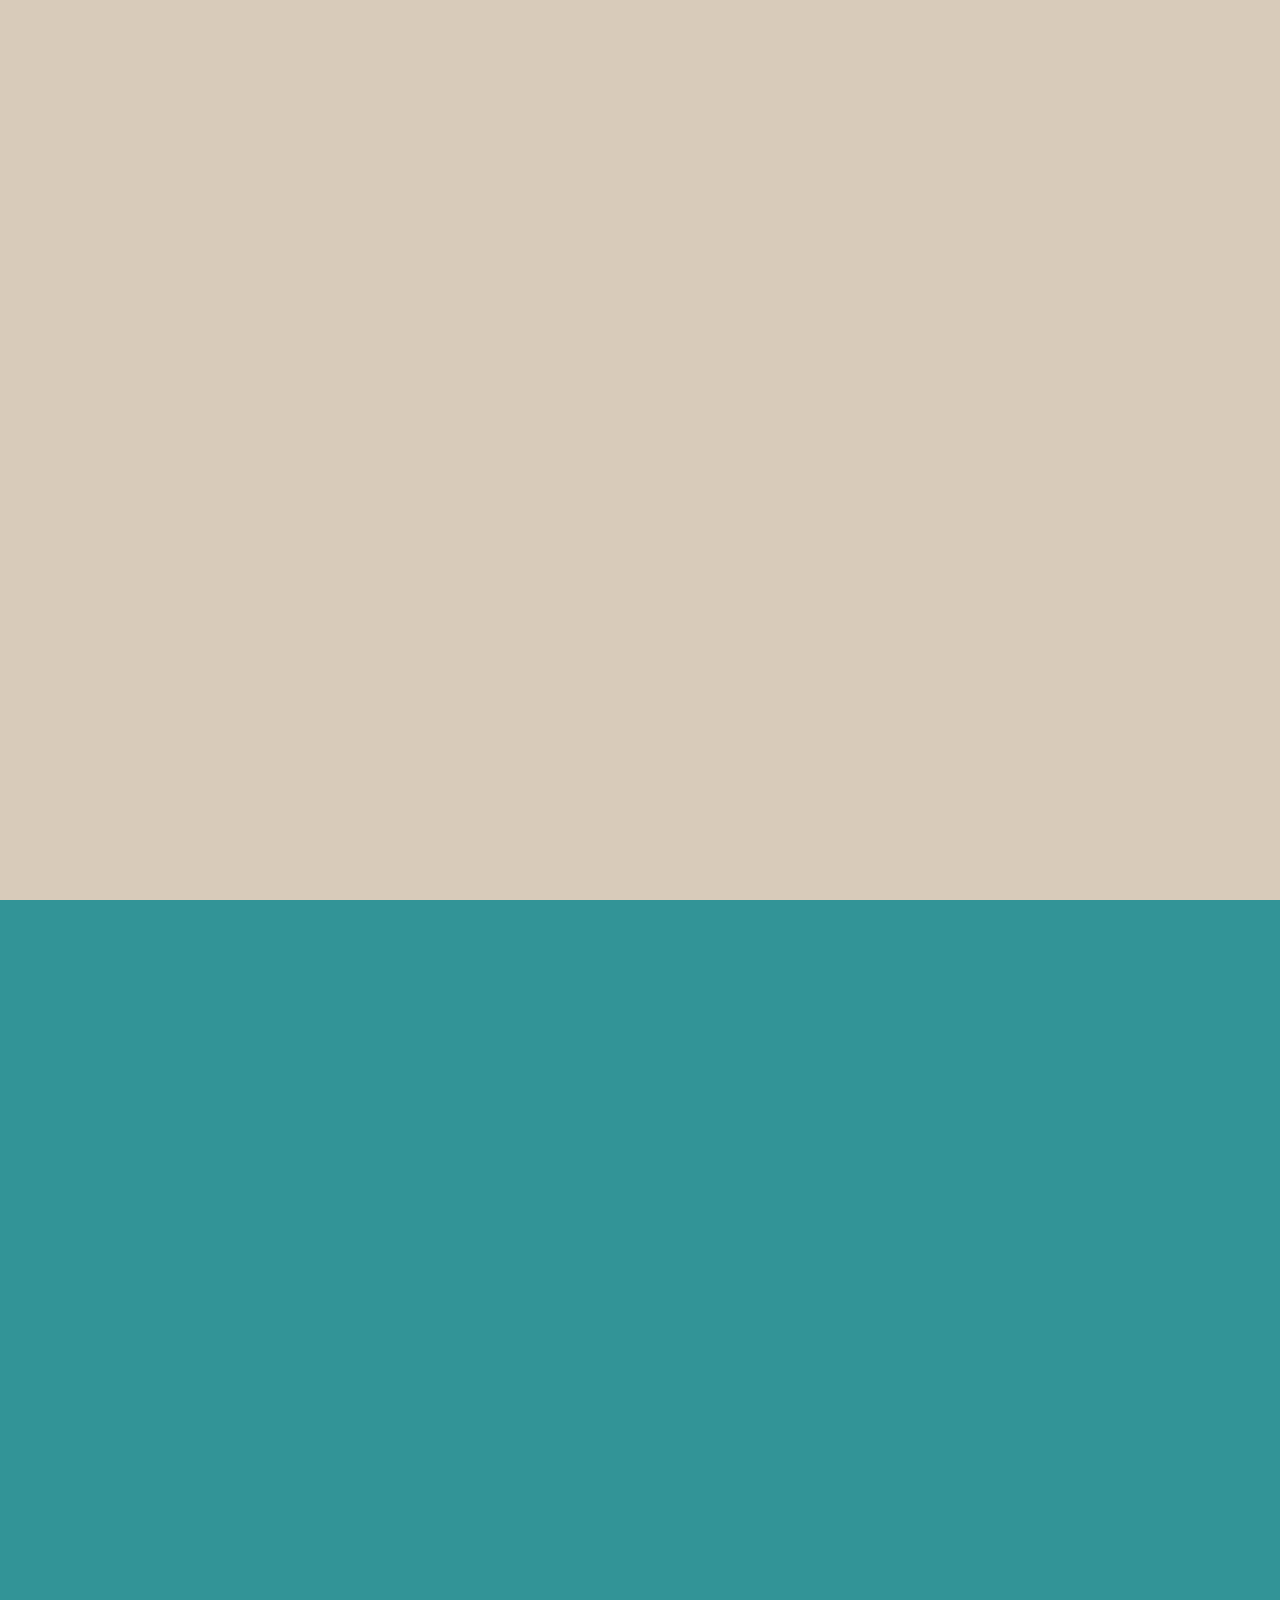
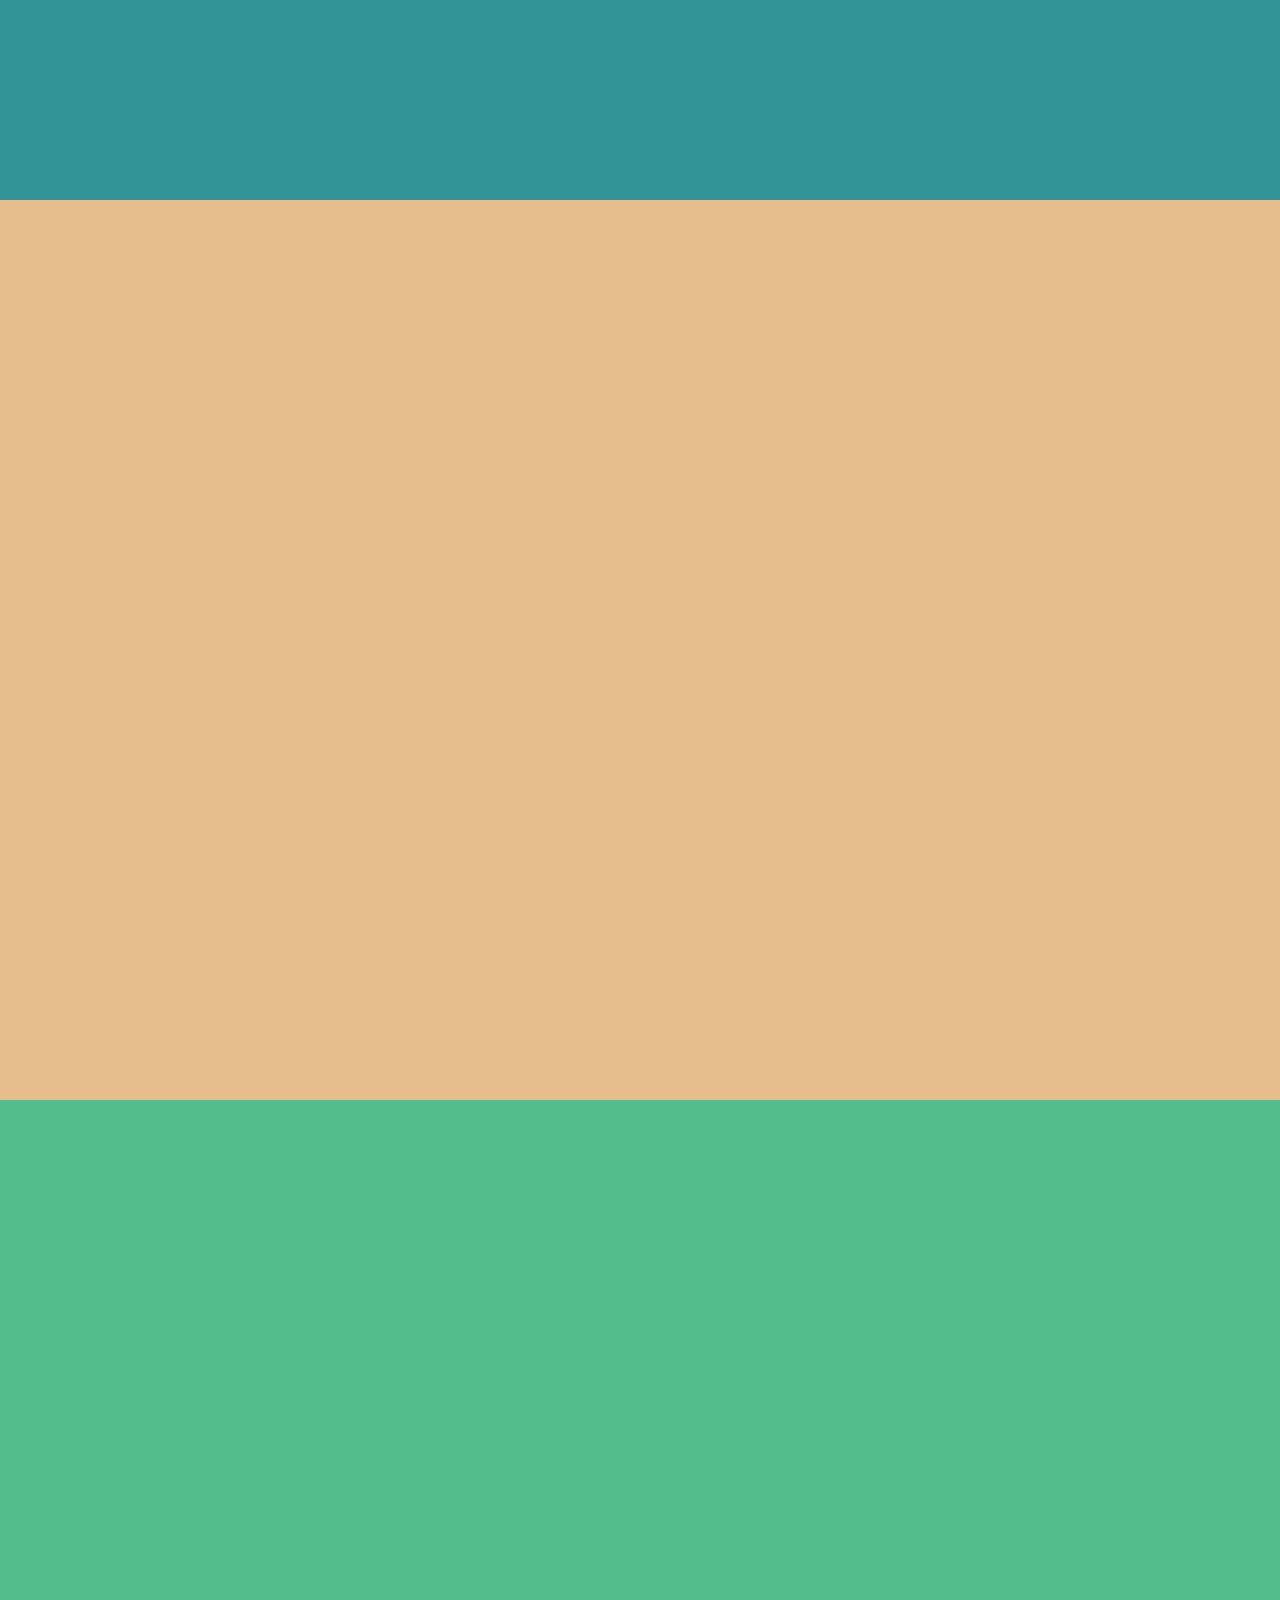
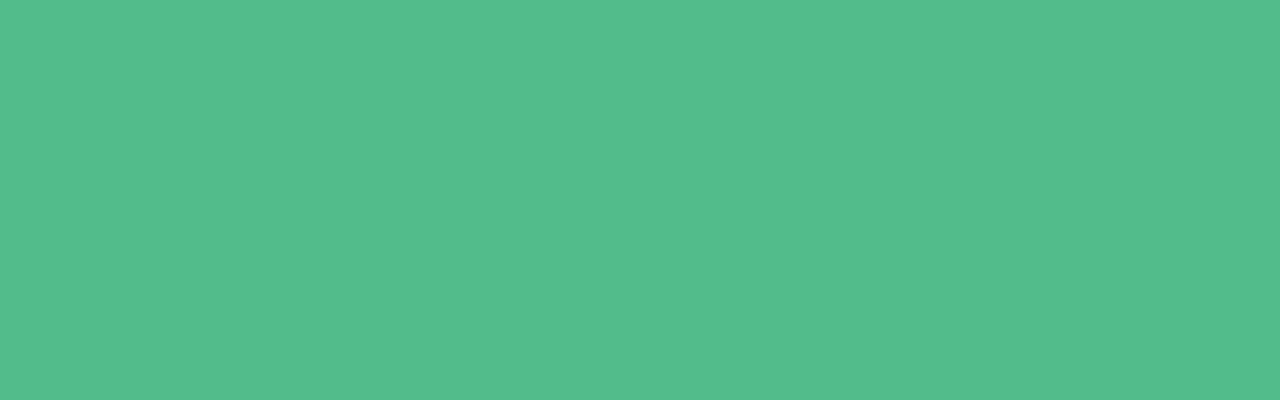
==== index.html @ 24e49f41 "230726_class" ====
<!DOCTYPE html>
<html lang="en">
<head>
    <meta charset="UTF-8">
    <meta name="viewport" content="width=device-width, initial-scale=1.0">
    <title>Document</title>
    <style>
        * {
            margin: 0;
            padding: 0;
        }

        .full-page {
            width: 100%;
            height: 100vh;
        }

        .page-01 {
            background-color: rgb(216, 203, 186);
        }

        .page-02 {
            background-color: rgb(50, 148, 151);
        }

        .page-03 {
            background-color: rgb(230, 190, 139);
        }

        .page-04 {
            background-color: rgb(82, 190, 140);
        }
    </style>
</head>
<body>
    <section class="full-page page-01"></section>
    <section class="full-page page-02"></section>
    <section class="full-page page-03"></section>
    <section class="full-page page-04"></section>

    <script>
        let index = 0;

        window.addEventListener('mousewheel', (e) => {
            e.preventDefault();
            

        }, {passive: false})
    </script>
</body>
</html>
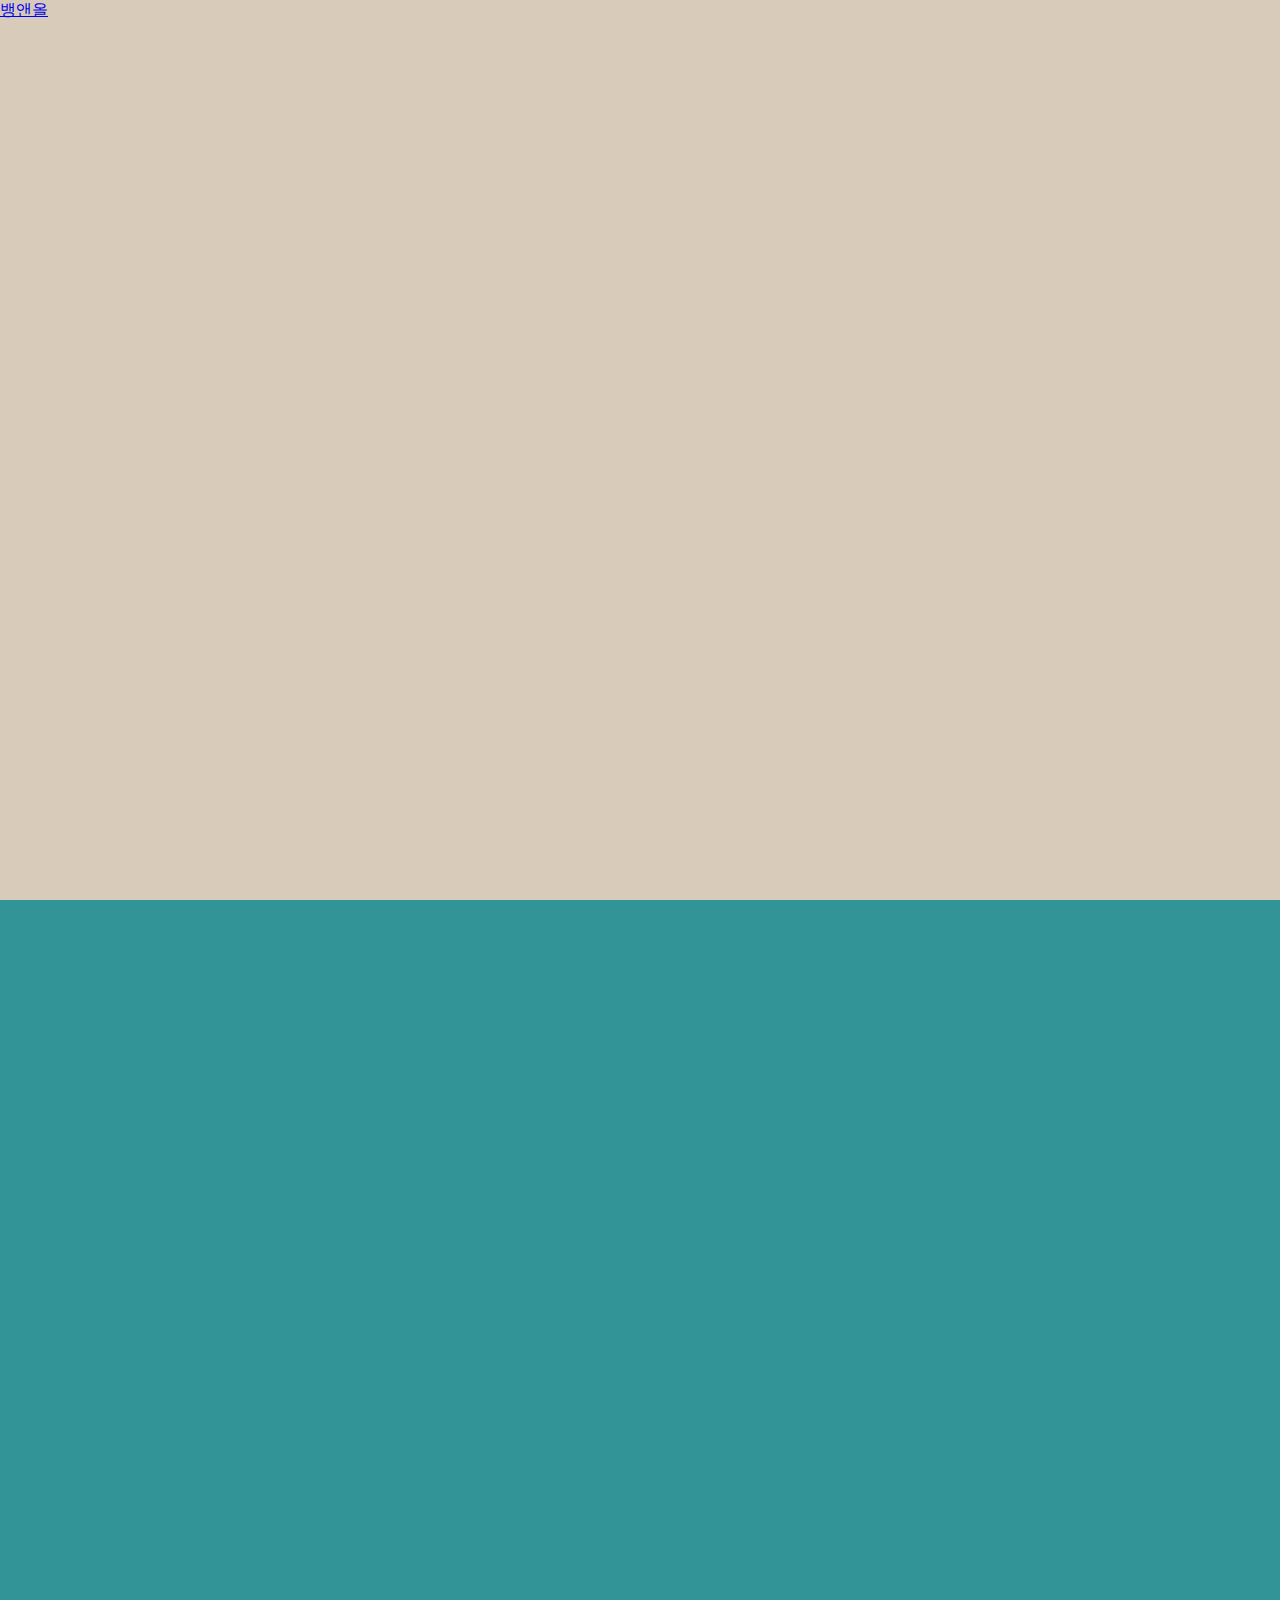
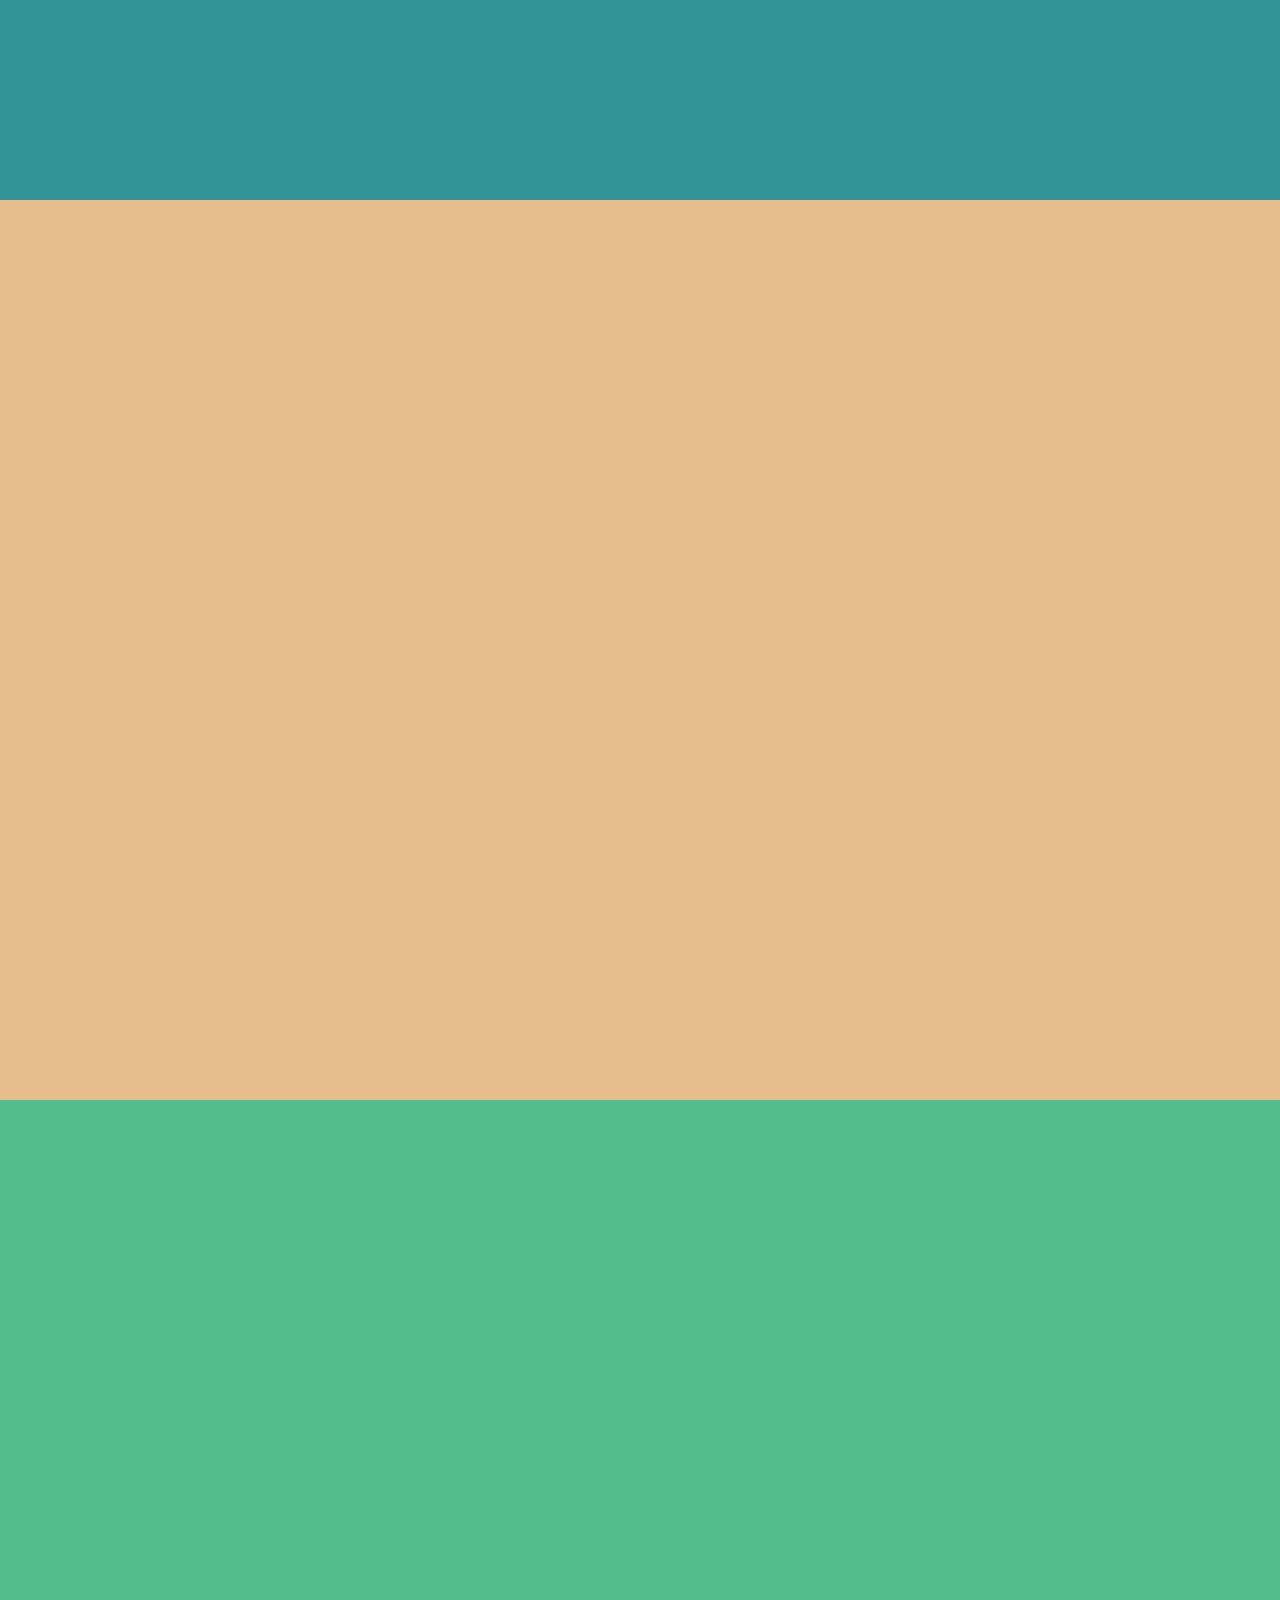
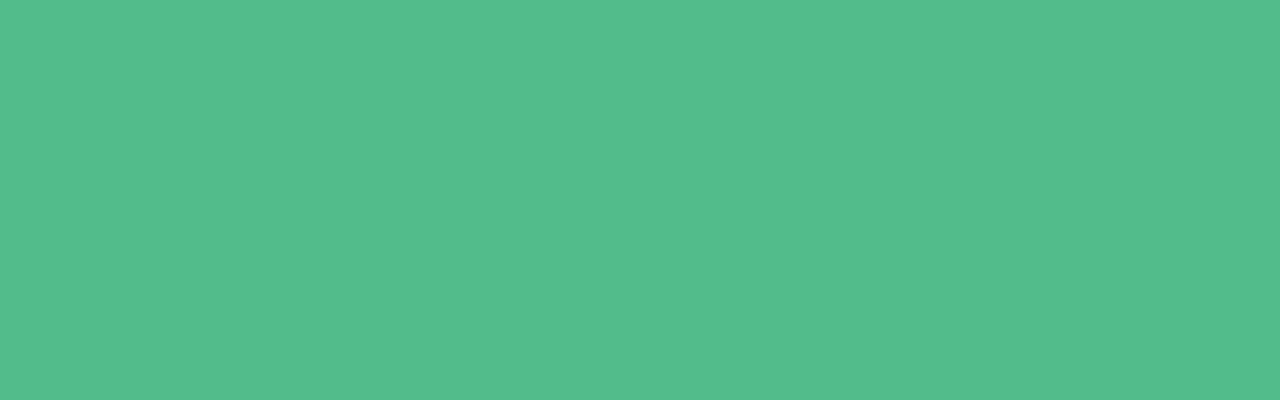
==== commit 2646e19a: "Update index.html" ====
--- a/index.html
+++ b/index.html
@@ -33,12 +33,15 @@
     </style>
 </head>
 <body>
-    <section class="full-page page-01"></section>
+    <section class="full-page page-01">
+        <a href="project(Bang&Olufsen)/index.html">뱅앤올</a>
+    </section>
     <section class="full-page page-02"></section>
     <section class="full-page page-03"></section>
     <section class="full-page page-04"></section>
 
     <script>
+        
         let index = 0;
 
         window.addEventListener('mousewheel', (e) => {
